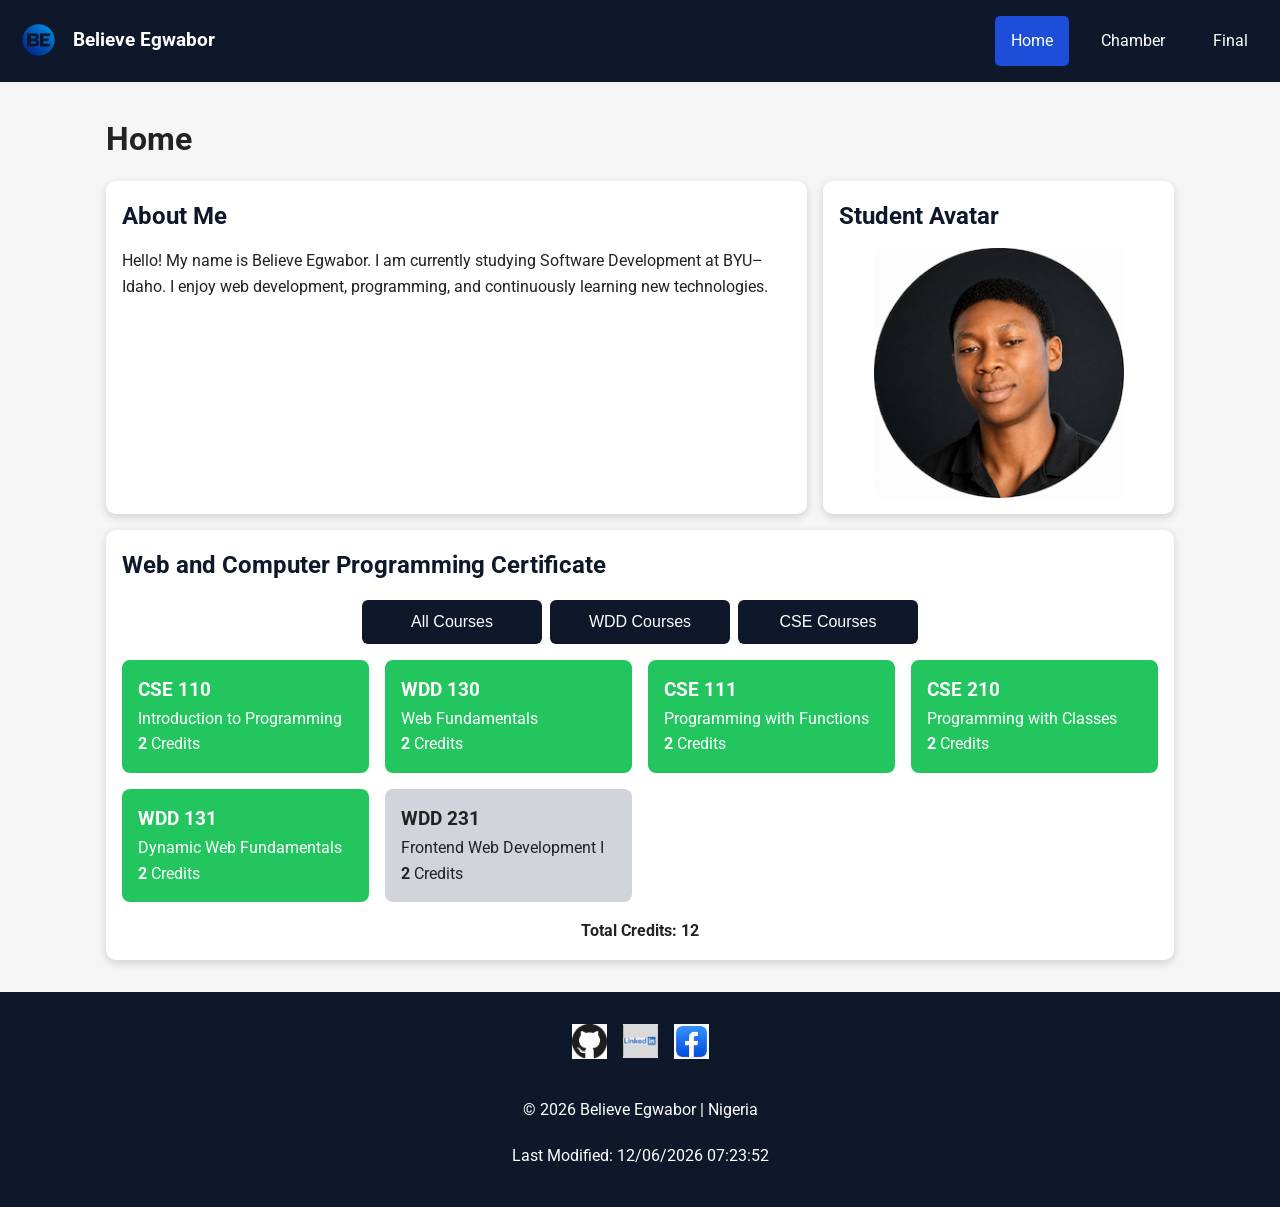
==== index.html @ c2d82e35 "Complete W01 course home page" ====
<!DOCTYPE html>
<html lang="en">
<head>
    <meta charset="UTF-8">
    <meta name="viewport" content="width=device-width, initial-scale=1.0">
    <meta name="description" content="WDD 231 Course Home Page">
    <meta name="author" content="Believe Egwabor">

    <title>WDD 231 | Home</title>

    <!-- Google Font -->
    <link rel="preconnect" href="https://fonts.googleapis.com">
    <link rel="preconnect" href="https://fonts.gstatic.com" crossorigin>
    <link href="https://fonts.googleapis.com/css2?family=Roboto:wght@300;400;500;700&display=swap" rel="stylesheet">

    <!-- CSS -->
    <link rel="stylesheet" href="styles/normalize.css">
    <link rel="stylesheet" href="styles/small.css">
    <link rel="stylesheet" href="styles/larger.css">

    <!-- JavaScript -->
    <script src="scripts/navigation.js" defer></script>
    <script src="scripts/dates.js" defer></script>
    <script src="scripts/course.js" defer></script>
</head>

<body>

<header>

    <div class="logo">
        <img src="images/logo.png" alt="Site Logo" width="45" height="45">
        <span>Believe Egwabor</span>
    </div>

    <button id="menu" aria-label="Menu">&#9776;</button>

    <nav id="navMenu">
        <ul>
            <li><a href="index.html" class="active">Home</a></li>
            <li><a href="chamber/index.html">Chamber</a></li>
            <li><a href="final/index.html">Final</a></li>
        </ul>
    </nav>

</header>

<main>

<h1>Home</h1>

<div class="grid">

<section class="card">
<h2>About Me</h2>

<p>
Hello! My name is Believe Egwabor. I am currently studying Software Development
at BYU–Idaho. I enjoy web development, programming, and continuously learning
new technologies.
</p>

</section>

<section class="card">

<h2>Student Avatar</h2>

<img src="images/avatar.png" alt="Profile avatar" class="profile">

</section>

</div>

<section class="card">

<h2>Web and Computer Programming Certificate</h2>

<div class="buttons">

<button id="all">All Courses</button>

<button id="wdd">WDD Courses</button>

<button id="cse">CSE Courses</button>

</div>

<div id="courses"></div>

<p id="credits"></p>

</section>

</main>

<footer>

<div class="social">

<a href="https://github.com/believeegwabor-creator" target="_blank">
<img src="images/github.png" alt="GitHub">
</a>

<a href="https://linkedin.com/" target="_blank">
<img src="images/linkedin.png" alt="LinkedIn">
</a>

<a href="https://facebook.com/" target="_blank">
<img src="images/facebook.png" alt="Facebook">
</a>

</div>

<p>
&copy;
<span id="currentyear"></span>
Believe Egwabor | Nigeria
</p>

<p id="lastModified"></p>

</footer>

</body>
</html>
---- styles/small.css ----
/* ===========================
   SMALL.CSS
   Mobile First Design
=========================== */

* {
    margin: 0;
    padding: 0;
    box-sizing: border-box;
}

body {
    font-family: "Roboto", sans-serif;
    background: #f5f5f5;
    color: #222;
    line-height: 1.6;
}

/* ---------- Header ---------- */

header {
    background: #0f172a;
    color: white;
    display: flex;
    justify-content: space-between;
    align-items: center;
    padding: 1rem;
}

.logo {
    display: flex;
    align-items: center;
    gap: .75rem;
}

.logo span {
    font-size: 1.2rem;
    font-weight: bold;
}

/* ---------- Navigation ---------- */

#menu {
    font-size: 2rem;
    background: none;
    border: none;
    color: white;
    cursor: pointer;
}

nav {
    display: none;
    width: 100%;
}

nav.open {
    display: block;
}

nav ul {
    list-style: none;
}

nav li {
    border-top: 1px solid rgba(255,255,255,.2);
}

nav a {
    display: block;
    padding: .9rem;
    color: white;
    text-decoration: none;
}

nav a:hover {
    background: #2563eb;
}

.active {
    background: #1d4ed8;
}

/* ---------- Main ---------- */

main {
    max-width: 1100px;
    margin: auto;
    padding: 1rem;
}

h1 {
    margin: 1rem 0;
}

.grid {
    display: grid;
    gap: 1rem;
}

.card {
    background: white;
    padding: 1rem;
    margin-bottom: 1rem;
    border-radius: 10px;
    box-shadow: 0 3px 8px rgba(0,0,0,.15);
}

.card h2 {
    margin-bottom: .8rem;
    color: #0f172a;
}

.profile {
    width: 100%;
    max-width: 250px;
    display: block;
    margin: auto;
    border-radius: 10px;
}

/* ---------- Buttons ---------- */

.buttons {
    display: flex;
    flex-wrap: wrap;
    gap: .5rem;
    margin: 1rem 0;
}

.buttons button {
    flex: 1;
    padding: .8rem;
    border: none;
    cursor: pointer;
    background: #0f172a;
    color: white;
    border-radius: 6px;
    font-size: 1rem;
}

.buttons button:hover {
    background: #2563eb;
}

/* ---------- Courses ---------- */

#courses {
    display: grid;
    gap: 1rem;
}

.course-card {
    border-radius: 8px;
    padding: 1rem;
    background: #e5e7eb;
}

.completed {
    background: #22c55e;
    color: white;
}

.not-completed {
    background: #d1d5db;
}

/* ---------- Credits ---------- */

#credits {
    margin-top: 1rem;
    font-weight: bold;
    text-align: center;
}

/* ---------- Footer ---------- */

footer {
    background: #0f172a;
    color: white;
    text-align: center;
    padding: 2rem 1rem;
}

.social {
    display: flex;
    justify-content: center;
    gap: 1rem;
    margin-bottom: 1rem;
}

.social img {
    width: 35px;
    transition: .3s;
}

.social img:hover {
    transform: scale(1.15);
}

footer p {
    margin: .4rem;
}
---- styles/larger.css ----
/* ===========================
   LARGER.CSS
   Desktop Layout
=========================== */

@media screen and (min-width: 768px) {

    header {
        display: grid;
        grid-template-columns: auto 1fr auto;
        align-items: center;
    }

    #menu {
        display: none;
    }

    nav {
        display: block;
        width: auto;
    }

    nav ul {
        display: flex;
        justify-content: flex-end;
        gap: 1rem;
    }

    nav li {
        border: none;
    }

    nav a {
        padding: .75rem 1rem;
        border-radius: 5px;
    }

    .grid {
        display: grid;
        grid-template-columns: 2fr 1fr;
        gap: 1rem;
    }

    #courses {
        display: grid;
        grid-template-columns: repeat(auto-fit, minmax(220px, 1fr));
        gap: 1rem;
    }

    .buttons {
        justify-content: center;
    }

    .buttons button {
        max-width: 180px;
    }

    footer {
        display: grid;
        gap: .5rem;
        justify-items: center;
    }
}
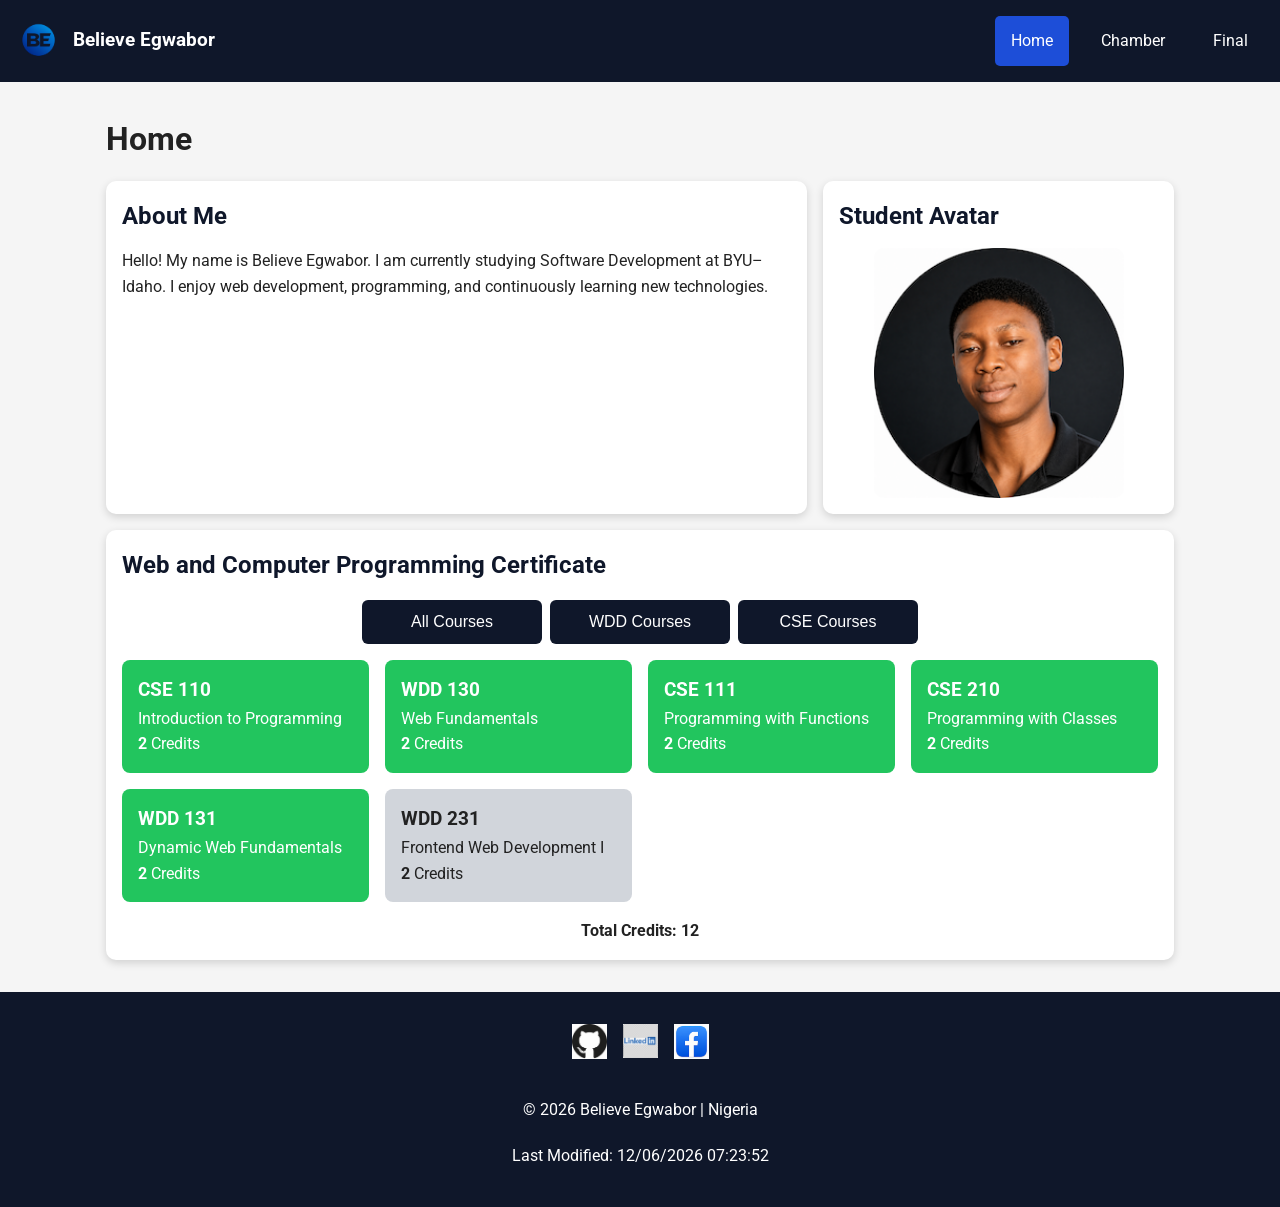
==== commit 5e6573c6: "Optimize images and update meta description" ====
--- a/index.html
+++ b/index.html
@@ -3,7 +3,7 @@
 <head>
     <meta charset="UTF-8">
     <meta name="viewport" content="width=device-width, initial-scale=1.0">
-    <meta name="description" content="WDD 231 Course Home Page">
+    <meta name="description" content="Welcome to Believe Egwabor's WDD 231 course home page featuring web development projects, programming coursework, and responsive design assignments.">
     <meta name="author" content="Believe Egwabor">
 
     <title>WDD 231 | Home</title>
